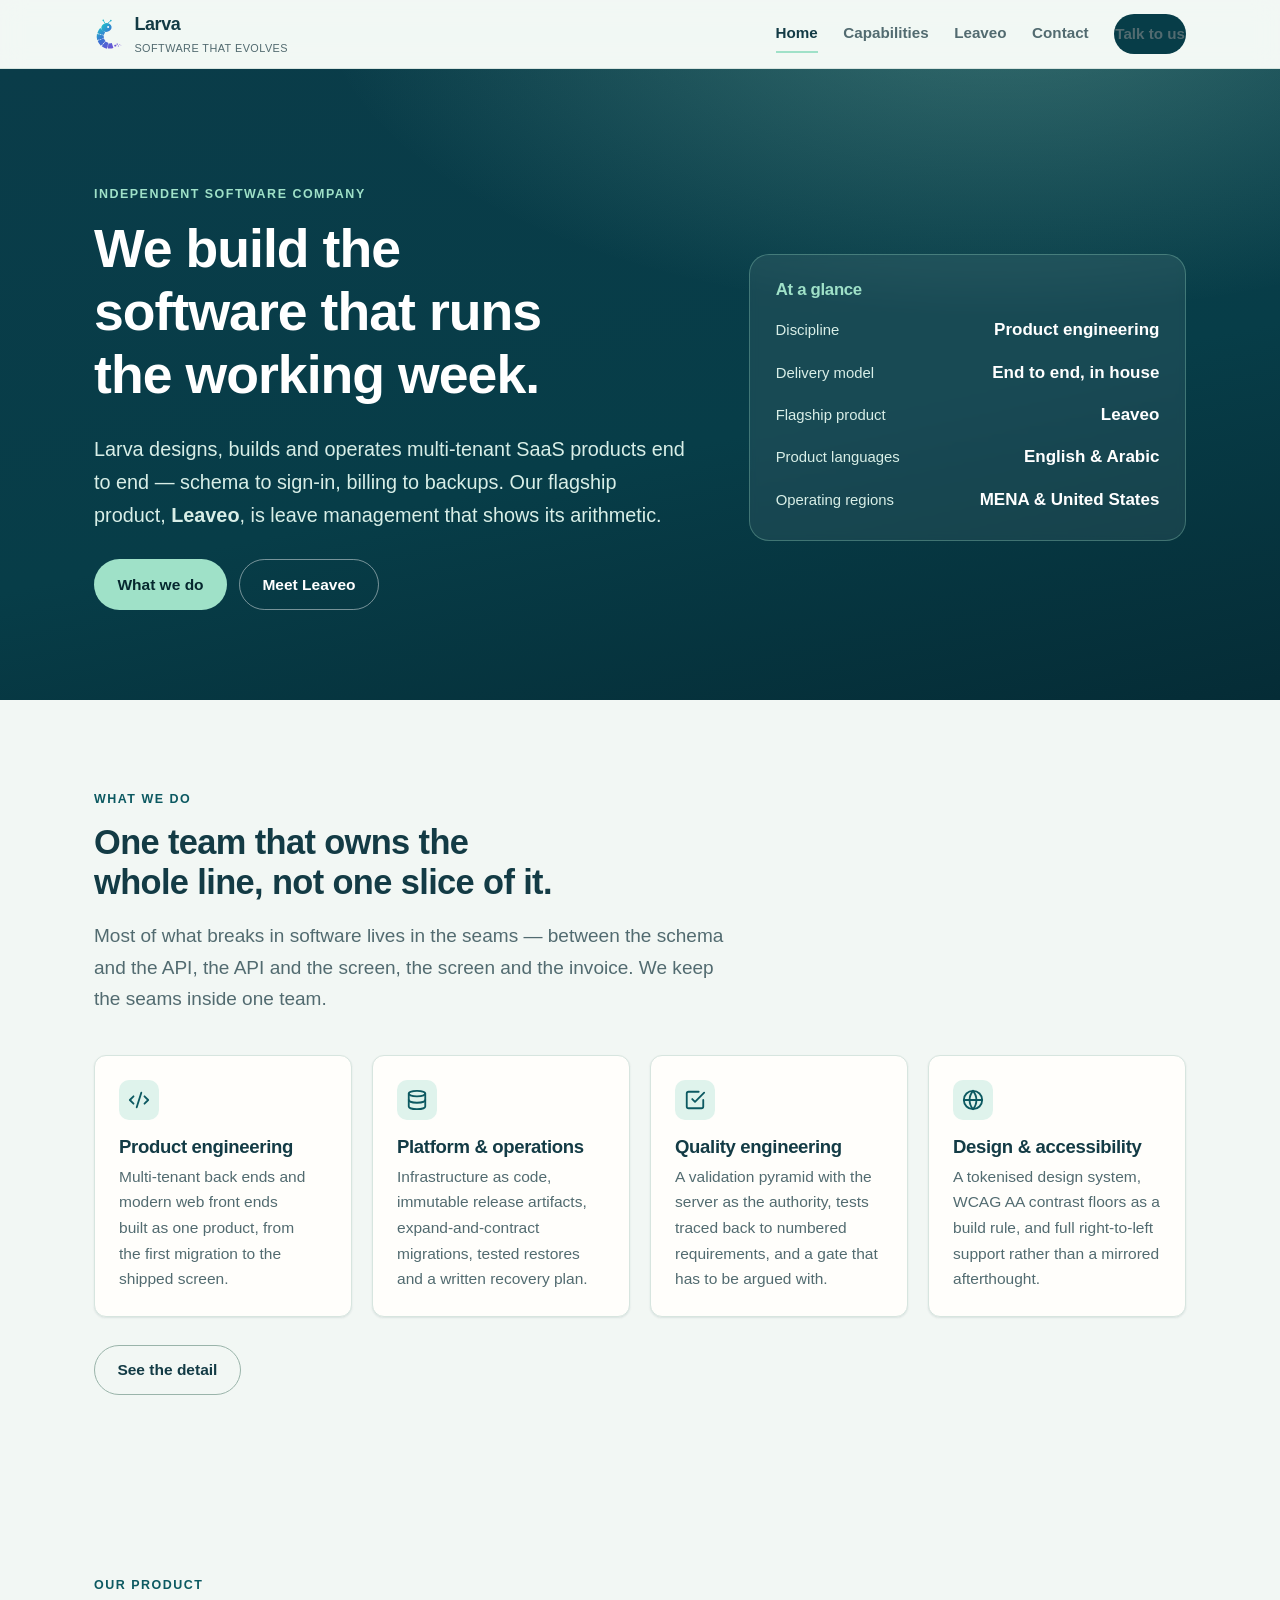
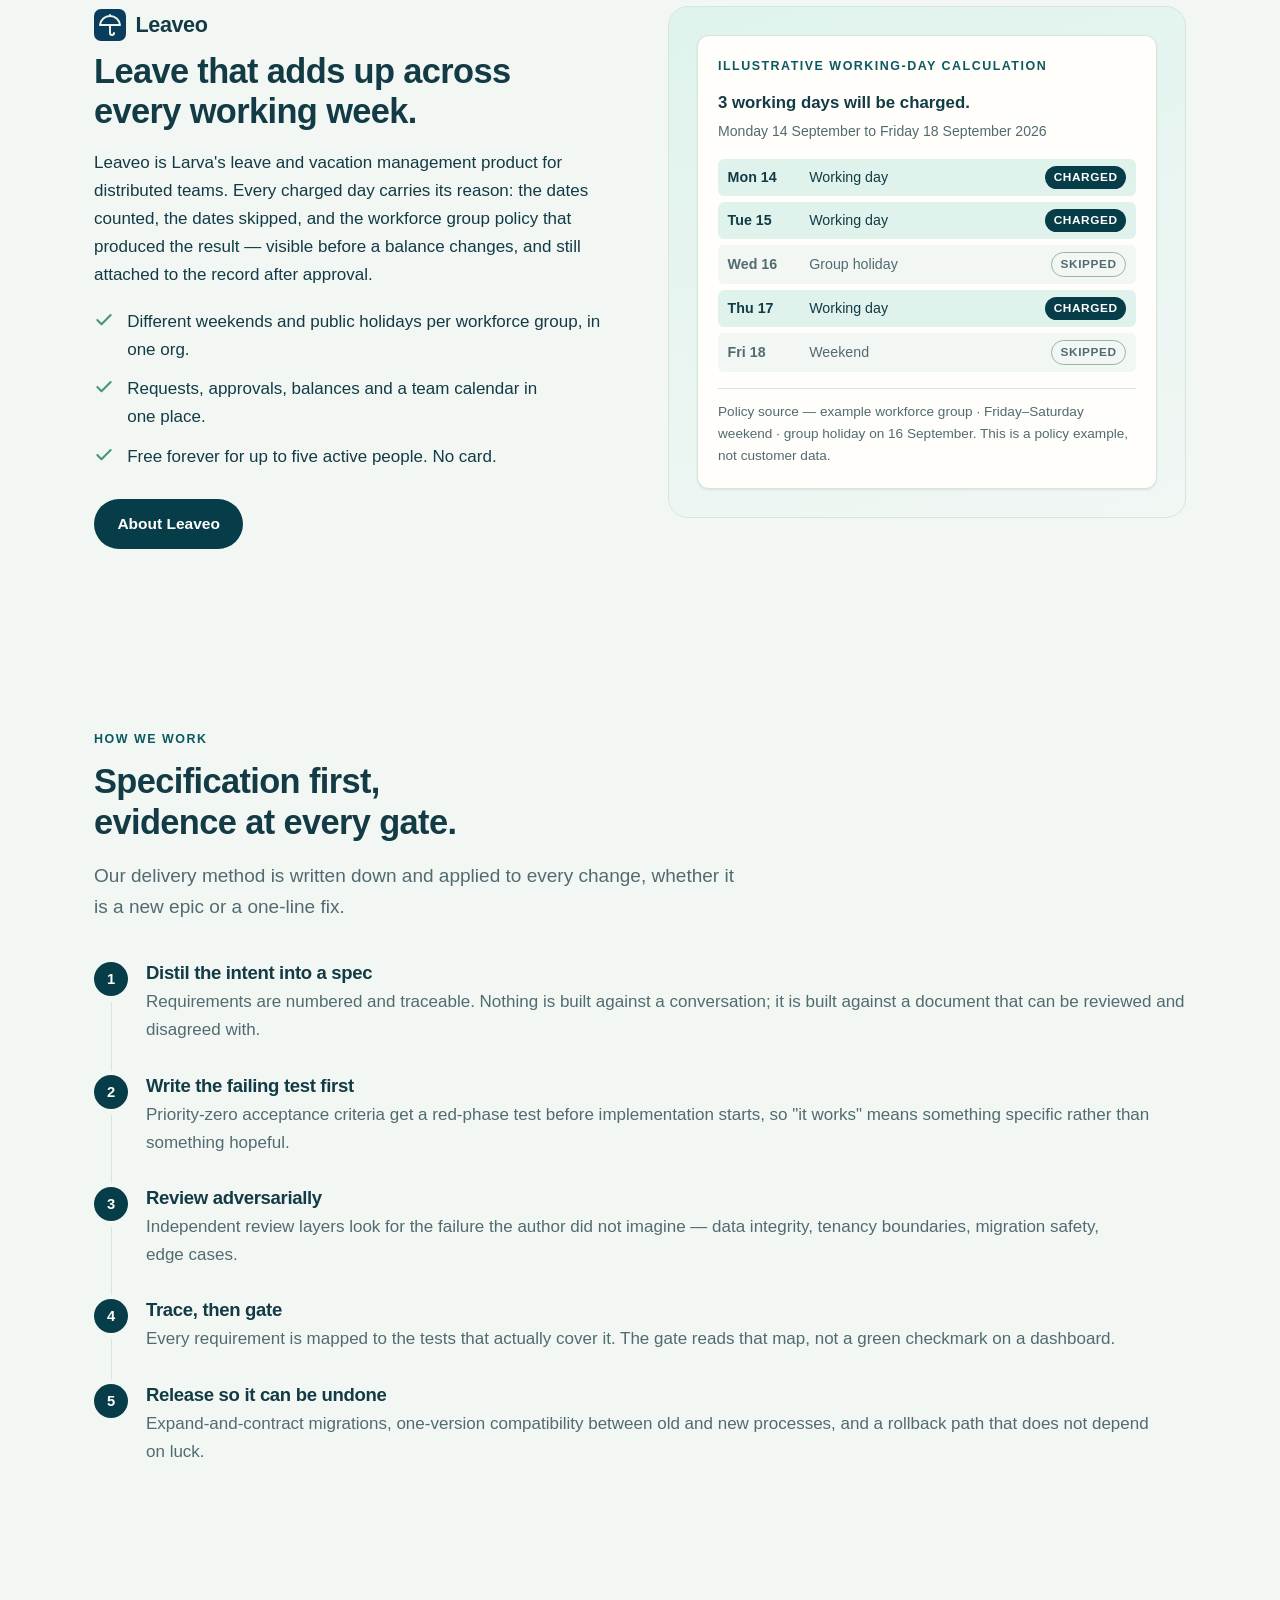
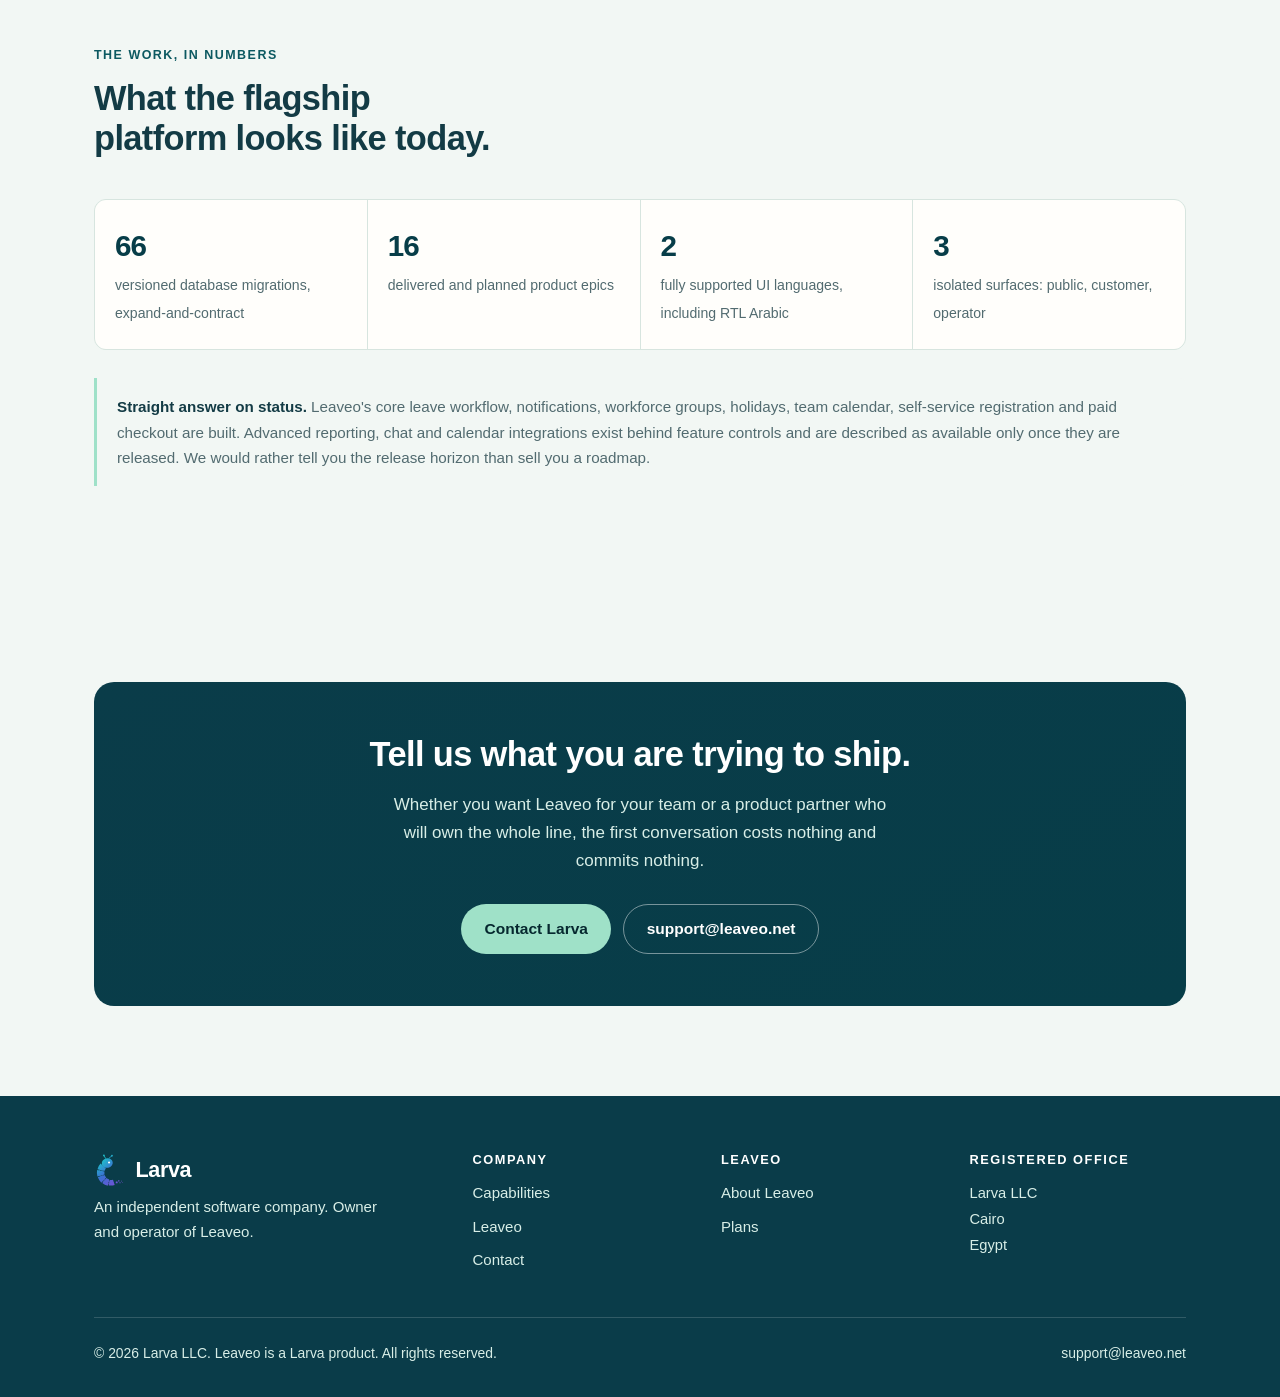
==== index.html @ 00a886a1 "Larva corporate site: static, no backend, deployable to a small Linux box Five hand-written pages fo" ====
<!doctype html>
<html lang="en">
<head>
<meta charset="utf-8">
<meta name="viewport" content="width=device-width, initial-scale=1">
<title>Larva — the software company behind Leaveo</title>
<meta name="description" content="Larva is an independent software company. We design, build and operate multi-tenant SaaS products end to end — and we own Leaveo, leave management with the working-day calculation in plain view.">
<link rel="canonical" href="https://leaveo.net/">
<link rel="icon" href="/favicon.svg" type="image/svg+xml">
<link rel="stylesheet" href="/assets/css/site.css?v=ded0203e">
<meta property="og:type" content="website">
<meta property="og:title" content="Larva — the software company behind Leaveo">
<meta property="og:description" content="An independent software company that designs, builds and operates multi-tenant SaaS. Owner of Leaveo.">
<meta property="og:url" content="https://leaveo.net/">
<meta name="theme-color" content="#0A3C49">
</head>
<body>
<a class="skip-link" href="#main">Skip to main content</a>

<header class="site-header">
  <div class="wrap site-header__inner">
    <a class="brand" href="/">
      <svg viewBox="7 0.5 47.5 55.5" aria-hidden="true" focusable="false">
        <defs>
          <linearGradient id="larva-g-h" gradientUnits="userSpaceOnUse" x1="19" y1="9" x2="52" y2="52">
            <stop offset="0" stop-color="#1FBFCB"/>
            <stop offset=".42" stop-color="#3A70D2"/>
            <stop offset="1" stop-color="#7B4BD6"/>
          </linearGradient>
        </defs>
        <g fill="none" stroke="url(#larva-g-h)" stroke-linecap="butt">
            <path d="M18.99 21.29A17.5 17.5 0 0 0 15.11 28.41" stroke-width="12.5"/>
            <path d="M14.83 29.60A17.5 17.5 0 0 0 15.14 37.71" stroke-width="13.0"/>
            <path d="M15.51 38.87A17.5 17.5 0 0 0 19.93 45.67" stroke-width="12.4"/>
            <path d="M20.85 46.48A17.5 17.5 0 0 0 28.12 50.07" stroke-width="11.2"/>
            <path d="M29.32 50.29A17.5 17.5 0 0 0 37.41 49.64" stroke-width="9.6"/>
            <circle cx="14.96" cy="29.00" r="2.1" stroke-width="1.4"/>
            <circle cx="15.32" cy="38.29" r="2.1" stroke-width="1.4"/>
            <circle cx="20.38" cy="46.09" r="2.1" stroke-width="1.4"/>
            <circle cx="28.72" cy="50.19" r="2.1" stroke-width="1.4"/>
        </g>
        <g fill="url(#larva-g-h)">
            <ellipse cx="26" cy="16.2" rx="9.6" ry="8.2" transform="rotate(-12 26 16.2)"/>
            <circle cx="20.2" cy="3.0" r="1.5"/>
            <circle cx="34.2" cy="3.4" r="1.5"/>
            <rect x="40.8" y="48.2" width="3.2" height="3.2" rx="0.64"/>
            <rect x="44.7" y="45.9" width="2.4" height="2.4" rx="0.48"/>
            <rect x="47.2" y="49.6" width="1.8" height="1.8" rx="0.36"/>
            <rect x="50.0" y="46.8" width="1.4" height="1.4" rx="0.28"/>
            <rect x="52.3" y="49.1" width="1.05" height="1.05" rx="0.21"/>
        </g>
        <g fill="none" stroke="url(#larva-g-h)" stroke-width="1.5" stroke-linecap="round">
            <path d="M23.4 8.4Q21.1 5 20.4 3.7"/>
            <path d="M28.9 8.1Q32.2 4.8 33.8 3.9"/>
        </g>
        <circle cx="29.1" cy="15.3" r="1.85" fill="#FFFFFF"/>
</svg>
      <span>Larva<small>Software that evolves</small></span>
    </a>

    <button class="nav-toggle" type="button" aria-expanded="false" aria-controls="site-nav">
      <span class="sr-only">Menu</span>
      <svg width="20" height="20" viewBox="0 0 24 24" fill="none" stroke="currentColor" stroke-width="2" stroke-linecap="round" aria-hidden="true"><path d="M4 7h16M4 12h16M4 17h16"/></svg>
    </button>

    <nav class="site-nav" id="site-nav" aria-label="Primary">
      <a href="/" aria-current="page">Home</a>
      <a href="/capabilities.html">Capabilities</a>
      <a href="/leaveo.html">Leaveo</a>
      <a href="/contact.html">Contact</a>
      <a class="btn btn-primary" href="/contact.html">Talk to us</a>
    </nav>
  </div>
</header>

<main id="main">

  <section class="hero">
    <div class="wrap hero__grid">
      <div>
        <p class="eyebrow">Independent software company</p>
        <h1>We build the software that runs the working week.</h1>
        <p class="lede">Larva designs, builds and operates multi-tenant SaaS products end to end — schema to sign-in, billing to backups. Our flagship product, <strong>Leaveo</strong>, is leave management that shows its arithmetic.</p>
        <div class="actions">
          <a class="btn btn-invert" href="/capabilities.html">What we do</a>
          <a class="btn btn-ghost-invert" href="/leaveo.html">Meet Leaveo</a>
        </div>
      </div>

      <div class="hero-card">
        <h2>At a glance</h2>
        <dl>
          <div><dt>Discipline</dt><dd>Product engineering</dd></div>
          <div><dt>Delivery model</dt><dd>End to end, in house</dd></div>
          <div><dt>Flagship product</dt><dd>Leaveo</dd></div>
          <div><dt>Product languages</dt><dd>English &amp; Arabic</dd></div>
          <div><dt>Operating regions</dt><dd>MENA &amp; United States</dd></div>
        </dl>
      </div>
    </div>
  </section>

  <section class="section">
    <div class="wrap">
      <div class="section-head">
        <p class="eyebrow">What we do</p>
        <h2>One team that owns the whole line, not one slice of it.</h2>
        <p class="lede">Most of what breaks in software lives in the seams — between the schema and the API, the API and the screen, the screen and the invoice. We keep the seams inside one team.</p>
      </div>

      <div class="grid grid-4">
        <article class="card">
          <div class="card__icon"><svg viewBox="0 0 24 24" fill="none" stroke="currentColor" stroke-width="2" stroke-linecap="round" stroke-linejoin="round" aria-hidden="true"><path d="m18 16 4-4-4-4M6 8l-4 4 4 4M14.5 4l-5 16"/></svg></div>
          <h3>Product engineering</h3>
          <p>Multi-tenant back ends and modern web front ends built as one product, from the first migration to the shipped screen.</p>
        </article>

        <article class="card">
          <div class="card__icon"><svg viewBox="0 0 24 24" fill="none" stroke="currentColor" stroke-width="2" stroke-linecap="round" stroke-linejoin="round" aria-hidden="true"><ellipse cx="12" cy="5" rx="9" ry="3"/><path d="M3 5v14c0 1.7 4 3 9 3s9-1.3 9-3V5"/><path d="M3 12c0 1.7 4 3 9 3s9-1.3 9-3"/></svg></div>
          <h3>Platform &amp; operations</h3>
          <p>Infrastructure as code, immutable release artifacts, expand-and-contract migrations, tested restores and a written recovery plan.</p>
        </article>

        <article class="card">
          <div class="card__icon"><svg viewBox="0 0 24 24" fill="none" stroke="currentColor" stroke-width="2" stroke-linecap="round" stroke-linejoin="round" aria-hidden="true"><path d="M9 11l3 3L22 4"/><path d="M21 12v7a2 2 0 0 1-2 2H5a2 2 0 0 1-2-2V5a2 2 0 0 1 2-2h11"/></svg></div>
          <h3>Quality engineering</h3>
          <p>A validation pyramid with the server as the authority, tests traced back to numbered requirements, and a gate that has to be argued with.</p>
        </article>

        <article class="card">
          <div class="card__icon"><svg viewBox="0 0 24 24" fill="none" stroke="currentColor" stroke-width="2" stroke-linecap="round" stroke-linejoin="round" aria-hidden="true"><circle cx="12" cy="12" r="10"/><path d="M2 12h20M12 2a15.3 15.3 0 0 1 0 20 15.3 15.3 0 0 1 0-20"/></svg></div>
          <h3>Design &amp; accessibility</h3>
          <p>A tokenised design system, WCAG AA contrast floors as a build rule, and full right-to-left support rather than a mirrored afterthought.</p>
        </article>
      </div>

      <div class="actions">
        <a class="btn btn-outline" href="/capabilities.html">See the detail</a>
      </div>
    </div>
  </section>

  <section class="section section--tint">
    <div class="wrap">
      <div class="product">
        <div>
          <p class="eyebrow">Our product</p>
          <span class="brandline">
            <svg viewBox="0 0 32 32" aria-hidden="true" focusable="false">
              <rect width="32" height="32" rx="7" fill="#093C5D"/>
              <g fill="none" stroke="#ECF4E8" stroke-width="2" stroke-linecap="round" stroke-linejoin="round" transform="translate(4 4)">
                <path d="M22 12a10.06 10.06 0 0 0-20 0Z"/><path d="M12 12v8a2 2 0 0 0 4 0"/><path d="M12 2v1"/>
              </g>
            </svg>
            Leaveo
          </span>
          <h2>Leave that adds up across every working week.</h2>
          <p>Leaveo is Larva's leave and vacation management product for distributed teams. Every charged day carries its reason: the dates counted, the dates skipped, and the workforce group policy that produced the result — visible before a balance changes, and still attached to the record after approval.</p>
          <ul class="checks">
            <li><svg viewBox="0 0 24 24" fill="none" stroke="currentColor" stroke-width="2.5" stroke-linecap="round" stroke-linejoin="round" aria-hidden="true"><path d="M20 6 9 17l-5-5"/></svg><span>Different weekends and public holidays per workforce group, in one org.</span></li>
            <li><svg viewBox="0 0 24 24" fill="none" stroke="currentColor" stroke-width="2.5" stroke-linecap="round" stroke-linejoin="round" aria-hidden="true"><path d="M20 6 9 17l-5-5"/></svg><span>Requests, approvals, balances and a team calendar in one place.</span></li>
            <li><svg viewBox="0 0 24 24" fill="none" stroke="currentColor" stroke-width="2.5" stroke-linecap="round" stroke-linejoin="round" aria-hidden="true"><path d="M20 6 9 17l-5-5"/></svg><span>Free forever for up to five active people. No card.</span></li>
          </ul>
          <div class="actions">
            <a class="btn btn-primary" href="/leaveo.html">About Leaveo</a>
          </div>
        </div>

        <div class="product__figure">
          <div class="proof">
            <p class="eyebrow">Illustrative working-day calculation</p>
            <p class="proof__result">3 working days will be charged.</p>
            <p class="proof__range">Monday 14 September to Friday 18 September 2026</p>
            <ul class="proof__days">
              <li class="day-charged"><b>Mon 14</b><span>Working day</span><span class="pill pill-charged">Charged</span></li>
              <li class="day-charged"><b>Tue 15</b><span>Working day</span><span class="pill pill-charged">Charged</span></li>
              <li class="day-excluded"><b>Wed 16</b><span>Group holiday</span><span class="pill pill-excluded">Skipped</span></li>
              <li class="day-charged"><b>Thu 17</b><span>Working day</span><span class="pill pill-charged">Charged</span></li>
              <li class="day-excluded"><b>Fri 18</b><span>Weekend</span><span class="pill pill-excluded">Skipped</span></li>
            </ul>
            <p class="proof__policy">Policy source — example workforce group · Friday–Saturday weekend · group holiday on 16 September. This is a policy example, not customer data.</p>
          </div>
        </div>
      </div>
    </div>
  </section>

  <section class="section">
    <div class="wrap">
      <div class="section-head">
        <p class="eyebrow">How we work</p>
        <h2>Specification first, evidence at every gate.</h2>
        <p class="lede">Our delivery method is written down and applied to every change, whether it is a new epic or a one-line fix.</p>
      </div>

      <ol class="steps">
        <li>
          <h3>Distil the intent into a spec</h3>
          <p>Requirements are numbered and traceable. Nothing is built against a conversation; it is built against a document that can be reviewed and disagreed with.</p>
        </li>
        <li>
          <h3>Write the failing test first</h3>
          <p>Priority-zero acceptance criteria get a red-phase test before implementation starts, so "it works" means something specific rather than something hopeful.</p>
        </li>
        <li>
          <h3>Review adversarially</h3>
          <p>Independent review layers look for the failure the author did not imagine — data integrity, tenancy boundaries, migration safety, edge cases.</p>
        </li>
        <li>
          <h3>Trace, then gate</h3>
          <p>Every requirement is mapped to the tests that actually cover it. The gate reads that map, not a green checkmark on a dashboard.</p>
        </li>
        <li>
          <h3>Release so it can be undone</h3>
          <p>Expand-and-contract migrations, one-version compatibility between old and new processes, and a rollback path that does not depend on luck.</p>
        </li>
      </ol>
    </div>
  </section>

  <section class="section section--tint">
    <div class="wrap">
      <div class="section-head">
        <p class="eyebrow">The work, in numbers</p>
        <h2>What the flagship platform looks like today.</h2>
      </div>
      <div class="stats">
        <div><strong>66</strong><span>versioned database migrations, expand-and-contract</span></div>
        <div><strong>16</strong><span>delivered and planned product epics</span></div>
        <div><strong>2</strong><span>fully supported UI languages, including RTL Arabic</span></div>
        <div><strong>3</strong><span>isolated surfaces: public, customer, operator</span></div>
      </div>
      <p class="note mt-2">
        <strong>Straight answer on status.</strong> Leaveo's core leave workflow, notifications, workforce groups, holidays, team calendar, self-service registration and paid checkout are built. Advanced reporting, chat and calendar integrations exist behind feature controls and are described as available only once they are released. We would rather tell you the release horizon than sell you a roadmap.
      </p>
    </div>
  </section>

  <section class="section">
    <div class="wrap">
      <div class="cta">
        <h2>Tell us what you are trying to ship.</h2>
        <p>Whether you want Leaveo for your team or a product partner who will own the whole line, the first conversation costs nothing and commits nothing.</p>
        <div class="actions">
          <a class="btn btn-invert" href="/contact.html">Contact Larva</a>
          <a class="btn btn-ghost-invert" href="mailto:support@leaveo.net">support@leaveo.net</a>
        </div>
      </div>
    </div>
  </section>

</main>

<footer class="site-footer">
  <div class="wrap">
    <div class="footer-grid">
      <div class="footer-brand">
        <span class="brandline">
          <svg viewBox="7 0.5 47.5 55.5" aria-hidden="true" focusable="false">
            <defs>
              <linearGradient id="larva-g-f" gradientUnits="userSpaceOnUse" x1="19" y1="9" x2="52" y2="52">
                <stop offset="0" stop-color="#1FBFCB"/>
                <stop offset=".42" stop-color="#3A70D2"/>
                <stop offset="1" stop-color="#7B4BD6"/>
              </linearGradient>
            </defs>
            <g fill="none" stroke="url(#larva-g-f)" stroke-linecap="butt">
                <path d="M18.99 21.29A17.5 17.5 0 0 0 15.11 28.41" stroke-width="12.5"/>
                <path d="M14.83 29.60A17.5 17.5 0 0 0 15.14 37.71" stroke-width="13.0"/>
                <path d="M15.51 38.87A17.5 17.5 0 0 0 19.93 45.67" stroke-width="12.4"/>
                <path d="M20.85 46.48A17.5 17.5 0 0 0 28.12 50.07" stroke-width="11.2"/>
                <path d="M29.32 50.29A17.5 17.5 0 0 0 37.41 49.64" stroke-width="9.6"/>
                <circle cx="14.96" cy="29.00" r="2.1" stroke-width="1.4"/>
                <circle cx="15.32" cy="38.29" r="2.1" stroke-width="1.4"/>
                <circle cx="20.38" cy="46.09" r="2.1" stroke-width="1.4"/>
                <circle cx="28.72" cy="50.19" r="2.1" stroke-width="1.4"/>
            </g>
            <g fill="url(#larva-g-f)">
                <ellipse cx="26" cy="16.2" rx="9.6" ry="8.2" transform="rotate(-12 26 16.2)"/>
                <circle cx="20.2" cy="3.0" r="1.5"/>
                <circle cx="34.2" cy="3.4" r="1.5"/>
                <rect x="40.8" y="48.2" width="3.2" height="3.2" rx="0.64"/>
                <rect x="44.7" y="45.9" width="2.4" height="2.4" rx="0.48"/>
                <rect x="47.2" y="49.6" width="1.8" height="1.8" rx="0.36"/>
                <rect x="50.0" y="46.8" width="1.4" height="1.4" rx="0.28"/>
                <rect x="52.3" y="49.1" width="1.05" height="1.05" rx="0.21"/>
            </g>
            <g fill="none" stroke="url(#larva-g-f)" stroke-width="1.5" stroke-linecap="round">
                <path d="M23.4 8.4Q21.1 5 20.4 3.7"/>
                <path d="M28.9 8.1Q32.2 4.8 33.8 3.9"/>
            </g>
            <circle cx="29.1" cy="15.3" r="1.85" fill="#FFFFFF"/>
</svg>
          Larva
        </span>
        <p>An independent software company. Owner and operator of Leaveo.</p>
      </div>

      <div>
        <h3>Company</h3>
        <ul>
          <li><a href="/capabilities.html">Capabilities</a></li>
          <li><a href="/leaveo.html">Leaveo</a></li>
          <li><a href="/contact.html">Contact</a></li>
        </ul>
      </div>

      <div>
        <h3>Leaveo</h3>
        <ul>
          <li><a href="/leaveo.html">About Leaveo</a></li>
          <li><a href="/leaveo.html#plans">Plans</a></li>
        </ul>
      </div>

      <div>
        <h3>Registered office</h3>
        <address class="footer-addr"><!--larva:address-->Larva LLC<br>Cairo<br>Egypt<!--/larva:address--></address>
      </div>
    </div>

    <div class="footer-bottom">
      <span>&copy; <span data-year>2026</span> Larva LLC. Leaveo is a Larva product. All rights reserved.</span>
      <span><a href="mailto:support@leaveo.net">support@leaveo.net</a></span>
    </div>
  </div>
</footer>

<script src="/assets/js/site.js?v=2b8a413d" defer></script>
</body>
</html>
---- assets/css/site.css ----
/* ==========================================================================
   Larva — corporate site stylesheet
   Palette inherits the "Coastal Clarity" foundation used by Leaveo
   (ibiza-web/src/styles/tokens.css) so parent and product read as one family.
   Single file, no build step, no external requests.
   ========================================================================== */

:root {
  --navy:        #0A3C49;
  --navy-deep:   #073D48;
  --ocean:       #0C5961;
  --seafoam:     #9FE1C8;
  --mint:        #DFF3EC;
  --mist:        #F2F7F4;
  --paper:       #FFFEFB;

  --ink:         #133B45;
  --ink-muted:   #526B70;
  --ink-inverse: #FFFFFF;
  --ink-on-navy: #D8EEE7;

  --line:        #D7E5DF;
  --line-strong: #9AB4AA;

  /* Accent used for TEXT and icons; --ocean stays a background colour.
     Both are redefined for dark mode below so nothing lands navy-on-navy. */
  --accent:  #0C5961;
  --on-mint: #073D48;

  --accent-ocean: #3A91AA;
  --accent-mint:  #4A9674;
  --accent-sun:   #B47B34;
  --accent-rose:  #C75D6F;

  --surface:      var(--paper);
  --canvas:       var(--mist);

  --radius-sm: 6px;
  --radius:    12px;
  --radius-lg: 20px;

  --shadow-sm: 0 1px 2px rgba(10, 60, 73, .06), 0 1px 3px rgba(10, 60, 73, .05);
  --shadow:    0 2px 4px rgba(10, 60, 73, .05), 0 12px 28px -12px rgba(10, 60, 73, .18);

  --measure: 68ch;
  --page-max: 1140px;

  --font-sans: -apple-system, BlinkMacSystemFont, "Segoe UI", Inter, Roboto,
               "Helvetica Neue", Arial, "Noto Sans", sans-serif;
  --font-mono: ui-monospace, SFMono-Regular, "SF Mono", Menlo, Consolas,
               "Liberation Mono", monospace;
}

@media (prefers-color-scheme: dark) {
  :root {
    --canvas:      #06222A;
    --surface:     #0B2F39;
    --ink:         #E4F2EE;
    --ink-muted:   #A9C4C1;
    --line:        #17414C;
    --line-strong: #2A5C68;
    --mint:        #103F45;
    --mist:        #0B2F39;
    --paper:       #0B2F39;
    --accent:      #8FD8C0;
    --on-mint:     #D6F2E7;
    --shadow-sm:   0 1px 2px rgba(0, 0, 0, .4);
    --shadow:      0 12px 28px -12px rgba(0, 0, 0, .6);
  }
}

/* ---------- reset ---------- */

*, *::before, *::after { box-sizing: border-box; }

html {
  -webkit-text-size-adjust: 100%;
  scroll-behavior: smooth;
  /* .site-header is sticky at min-height 68px. Without this, an in-page jump
     (#plans from the footers, #main from the skip link) lands the target
     underneath the header instead of below it. */
  scroll-padding-top: 84px;
}

@media (prefers-reduced-motion: reduce) {
  html { scroll-behavior: auto; }
  *, *::before, *::after {
    animation-duration: .001ms !important;
    transition-duration: .001ms !important;
  }
}

body {
  margin: 0;
  font-family: var(--font-sans);
  font-size: 17px;
  line-height: 1.65;
  color: var(--ink);
  background: var(--canvas);
  -webkit-font-smoothing: antialiased;
}

img, svg { max-width: 100%; height: auto; display: block; }

h1, h2, h3, h4 {
  margin: 0 0 .5em;
  line-height: 1.18;
  letter-spacing: -.018em;
  font-weight: 650;
  text-wrap: balance;
}

h1 { font-size: clamp(2.1rem, 1.4rem + 2.6vw, 3.35rem); }
h2 { font-size: clamp(1.55rem, 1.2rem + 1.4vw, 2.15rem); }
h3 { font-size: 1.16rem; }

p  { margin: 0 0 1.1em; }
p, li { text-wrap: pretty; }

a { color: inherit; }

a:focus-visible,
button:focus-visible,
summary:focus-visible {
  outline: 3px solid var(--accent);
  outline-offset: 3px;
  border-radius: 4px;
}

hr { border: 0; border-top: 1px solid var(--line); margin: 3rem 0; }

/* ---------- utilities ---------- */

.wrap {
  width: 100%;
  max-width: var(--page-max);
  margin-inline: auto;
  padding-inline: 24px;
}

.lede {
  font-size: 1.19rem;
  color: var(--ink-muted);
  max-width: var(--measure);
}

.eyebrow {
  font-size: .78rem;
  font-weight: 700;
  letter-spacing: .12em;
  text-transform: uppercase;
  color: var(--accent);
  margin: 0 0 .75rem;
}

.section { padding: clamp(3.5rem, 7vw, 6rem) 0; }
.section--tint { background: var(--mist); }
.section--paper { background: var(--surface); }

.section-head { max-width: var(--measure); margin-bottom: 2.5rem; }

.sr-only {
  position: absolute; width: 1px; height: 1px;
  padding: 0; margin: -1px; overflow: hidden;
  clip: rect(0 0 0 0); clip-path: inset(50%); white-space: nowrap;
}

.skip-link {
  position: absolute; left: 12px; top: -60px; z-index: 100;
  background: var(--navy); color: #fff;
  padding: 10px 18px; border-radius: 0 0 var(--radius-sm) var(--radius-sm);
  text-decoration: none;
}
.skip-link:focus { top: 0; }

/* ---------- buttons ---------- */

.btn {
  display: inline-flex; align-items: center; gap: .5rem;
  padding: .72rem 1.4rem;
  border-radius: 999px;
  border: 1.5px solid transparent;
  font: inherit; font-weight: 600; font-size: .97rem;
  text-decoration: none; cursor: pointer;
  transition: background-color .15s ease, border-color .15s ease, color .15s ease, transform .15s ease;
}
.btn:hover { transform: translateY(-1px); }

.btn-primary { background: var(--navy-deep); color: #fff; }
.btn-primary:hover { background: var(--ocean); }

.btn-outline { border-color: var(--line-strong); color: var(--ink); background: transparent; }
.btn-outline:hover { border-color: var(--accent); background: var(--mint); color: var(--on-mint); }

.btn-invert { background: var(--seafoam); color: #06282F; }
.btn-invert:hover { background: #B6EBD7; }

.btn-ghost-invert { border-color: rgba(255,255,255,.45); color: #fff; }
.btn-ghost-invert:hover { border-color: #fff; background: rgba(255,255,255,.1); }

.actions { display: flex; flex-wrap: wrap; gap: .75rem; margin-top: 1.75rem; }

/* ---------- header ---------- */

.site-header {
  position: sticky; top: 0; z-index: 50;
  background: color-mix(in srgb, var(--canvas) 88%, transparent);
  backdrop-filter: saturate(180%) blur(12px);
  border-bottom: 1px solid var(--line);
}

.site-header__inner {
  display: flex; align-items: center; gap: 1.5rem;
  min-height: 68px;
}

.brand {
  display: inline-flex; align-items: center; gap: .65rem;
  text-decoration: none; color: inherit; font-weight: 700;
  letter-spacing: -.02em; font-size: 1.12rem;
  margin-inline-end: auto;
}
.brand svg { width: 30px; height: 30px; flex: none; }
.brand small {
  display: block; font-size: .68rem; font-weight: 500;
  letter-spacing: .04em; color: var(--ink-muted); text-transform: uppercase;
}

.site-nav { display: flex; align-items: center; gap: 1.6rem; }
.site-nav a {
  text-decoration: none; font-size: .95rem; font-weight: 550;
  color: var(--ink-muted); padding: .35rem 0;
  border-bottom: 2px solid transparent;
}
.site-nav a:hover { color: var(--ink); }
.site-nav a[aria-current="page"] { color: var(--ink); border-bottom-color: var(--seafoam); }

.nav-toggle {
  display: none;
  background: transparent; border: 1.5px solid var(--line-strong);
  border-radius: var(--radius-sm); padding: 7px; cursor: pointer; color: inherit;
}

@media (max-width: 860px) {
  .nav-toggle { display: inline-flex; }
  .site-nav {
    position: absolute; inset-inline: 0; top: 100%;
    flex-direction: column; align-items: stretch; gap: 0;
    background: var(--surface); border-bottom: 1px solid var(--line);
    padding: .5rem 24px 1.25rem;
    box-shadow: var(--shadow);
  }
  .site-nav[hidden] { display: none; }
  .site-nav a { padding: .8rem 0; border-bottom: 1px solid var(--line); }
  .site-nav a[aria-current="page"] { border-bottom-color: var(--line); color: var(--ocean); }
  .site-nav .btn { margin-top: 1rem; justify-content: center; }
}

/* ---------- hero ---------- */

.hero {
  background:
    radial-gradient(1100px 520px at 78% -12%, rgba(159, 225, 200, .30), transparent 62%),
    linear-gradient(168deg, var(--navy) 0%, var(--navy-deep) 58%, #052C36 100%);
  color: #fff;
  padding: clamp(4rem, 9vw, 7.5rem) 0 clamp(3.5rem, 7vw, 6rem);
}
.hero h1 { color: #fff; max-width: 17ch; }
.hero .eyebrow { color: var(--seafoam); }
.hero .lede { color: var(--ink-on-navy); font-size: 1.24rem; }

.hero__grid {
  display: grid; gap: clamp(2rem, 5vw, 4rem);
  grid-template-columns: minmax(0, 1.15fr) minmax(0, .85fr);
  align-items: center;
}
@media (max-width: 900px) { .hero__grid { grid-template-columns: 1fr; } }

.hero-card {
  background: rgba(255, 255, 255, .07);
  border: 1px solid rgba(159, 225, 200, .3);
  border-radius: var(--radius-lg);
  padding: 1.6rem;
  backdrop-filter: blur(4px);
}
.hero-card h2 { font-size: 1.05rem; color: var(--seafoam); margin-bottom: 1rem; }
.hero-card dl { margin: 0; display: grid; gap: .9rem; }
.hero-card div { display: flex; justify-content: space-between; gap: 1rem; align-items: baseline; }
.hero-card dt { color: var(--ink-on-navy); font-size: .93rem; }
.hero-card dd { margin: 0; font-weight: 650; font-variant-numeric: tabular-nums; }

/* ---------- cards ---------- */

.grid { display: grid; gap: 1.25rem; }
.grid-2 { grid-template-columns: repeat(2, minmax(0, 1fr)); }
.grid-3 { grid-template-columns: repeat(3, minmax(0, 1fr)); }
.grid-4 { grid-template-columns: repeat(4, minmax(0, 1fr)); }

@media (max-width: 900px) {
  .grid-3, .grid-4 { grid-template-columns: repeat(2, minmax(0, 1fr)); }
}
@media (max-width: 620px) {
  .grid-2, .grid-3, .grid-4 { grid-template-columns: 1fr; }
}

.card {
  background: var(--surface);
  border: 1px solid var(--line);
  border-radius: var(--radius);
  padding: 1.5rem;
  box-shadow: var(--shadow-sm);
}
.card h3 { margin-bottom: .4rem; }
.card p:last-child { margin-bottom: 0; }
.card p { color: var(--ink-muted); font-size: .97rem; }

.card__icon {
  width: 40px; height: 40px; border-radius: 10px;
  display: grid; place-items: center;
  background: var(--mint); color: var(--accent);
  margin-bottom: 1rem;
}
.card__icon svg { width: 22px; height: 22px; }

.card ul { margin: .8rem 0 0; padding-inline-start: 1.1rem; color: var(--ink-muted); font-size: .94rem; }
.card li { margin-bottom: .3rem; }

/* ---------- capability list ---------- */

.cap {
  display: grid;
  grid-template-columns: minmax(0, 300px) minmax(0, 1fr);
  gap: clamp(1.25rem, 4vw, 3rem);
  padding: 2.25rem 0;
  border-top: 1px solid var(--line);
}
@media (max-width: 780px) { .cap { grid-template-columns: 1fr; gap: 1rem; } }
.cap h3 { font-size: 1.28rem; margin: 0; }
.cap__note { color: var(--ink-muted); font-size: .92rem; margin: .4rem 0 0; }
.cap p:last-child { margin-bottom: 0; }

.tags { display: flex; flex-wrap: wrap; gap: .45rem; margin-top: 1rem; padding: 0; list-style: none; }
.tags li {
  font-size: .8rem; font-weight: 600; letter-spacing: .01em;
  background: var(--mint); color: var(--on-mint);
  border: 1px solid var(--line);
  padding: .25rem .7rem; border-radius: 999px;
}

/* ---------- steps ---------- */

.steps { counter-reset: step; list-style: none; margin: 0; padding: 0; }
.steps > li {
  counter-increment: step;
  position: relative;
  padding-inline-start: 3.25rem;
  padding-bottom: 1.9rem;
}
.steps > li::before {
  content: counter(step);
  position: absolute; inset-inline-start: 0; top: 0;
  width: 34px; height: 34px; border-radius: 50%;
  display: grid; place-items: center;
  background: var(--navy-deep); color: #fff;
  font-size: .92rem; font-weight: 700;
}
.steps > li::after {
  content: ""; position: absolute; inset-inline-start: 16.5px; top: 40px; bottom: 4px;
  width: 1px; background: var(--line);
}
.steps > li:last-child { padding-bottom: 0; }
.steps > li:last-child::after { display: none; }
.steps h3 { margin-bottom: .25rem; }
.steps p { color: var(--ink-muted); margin: 0; }

/* ---------- stats ---------- */

.stats { display: grid; grid-template-columns: repeat(4, minmax(0, 1fr)); gap: 1px; background: var(--line); border: 1px solid var(--line); border-radius: var(--radius); overflow: hidden; }
@media (max-width: 700px) { .stats { grid-template-columns: repeat(2, minmax(0, 1fr)); } }
.stats > div { background: var(--surface); padding: 1.4rem 1.25rem; }
.stats strong { display: block; font-size: 1.85rem; font-weight: 700; letter-spacing: -.03em; color: var(--navy-deep); font-variant-numeric: tabular-nums; }
@media (prefers-color-scheme: dark) { .stats strong { color: var(--seafoam); } }
.stats span { font-size: .88rem; color: var(--ink-muted); }

/* ---------- product panel ---------- */

.product {
  display: grid; grid-template-columns: minmax(0, 1fr) minmax(0, 1fr);
  gap: clamp(1.5rem, 5vw, 3.5rem); align-items: center;
}
@media (max-width: 880px) { .product { grid-template-columns: 1fr; } }

.product__figure {
  background: linear-gradient(160deg, var(--mint), var(--mist));
  border: 1px solid var(--line);
  border-radius: var(--radius-lg);
  padding: 1.75rem;
}

.proof { background: var(--surface); border: 1px solid var(--line); border-radius: var(--radius); padding: 1.25rem; box-shadow: var(--shadow-sm); }
.proof__result { font-weight: 700; font-size: 1.05rem; margin: 0 0 .2rem; }
.proof__range { color: var(--ink-muted); font-size: .88rem; margin: 0 0 1rem; }
.proof__days { list-style: none; margin: 0 0 1rem; padding: 0; display: grid; gap: .4rem; }
.proof__days li {
  display: grid; grid-template-columns: 4.5rem 1fr auto; gap: .6rem;
  align-items: center; font-size: .89rem;
  padding: .42rem .6rem; border-radius: var(--radius-sm);
}
.proof__days li b { font-weight: 650; }
.day-charged  { background: var(--mint); }
.day-excluded { background: var(--mist); color: var(--ink-muted); }
.pill { font-size: .74rem; font-weight: 700; letter-spacing: .05em; text-transform: uppercase; padding: .1rem .55rem; border-radius: 999px; }
.pill-charged  { background: var(--navy-deep); color: #fff; }
.pill-excluded { background: transparent; border: 1px solid var(--line-strong); color: var(--ink-muted); }
.proof__policy { font-size: .85rem; color: var(--ink-muted); margin: 0; padding-top: .75rem; border-top: 1px solid var(--line); }

.brandline { display: inline-flex; align-items: center; gap: .6rem; font-weight: 700; font-size: 1.35rem; letter-spacing: -.02em; margin-bottom: .5rem; }
.brandline svg { width: 32px; height: 32px; }

/* ---------- lists ---------- */

.checks { list-style: none; margin: 0; padding: 0; display: grid; gap: .7rem; }
.checks li { display: grid; grid-template-columns: 22px 1fr; gap: .7rem; align-items: start; }
.checks svg { width: 20px; height: 20px; color: var(--accent-mint); margin-top: 2px; }

.plainlist { list-style: none; margin: 0; padding: 0; }
.plainlist li { padding: .85rem 0; border-bottom: 1px solid var(--line); display: flex; justify-content: space-between; gap: 1rem; flex-wrap: wrap; }
.plainlist li:last-child { border-bottom: 0; }
.plainlist span { color: var(--ink-muted); font-size: .93rem; }

/* ---------- status note ---------- */

.note {
  border-inline-start: 3px solid var(--seafoam);
  background: var(--mist);
  padding: 1rem 1.25rem;
  border-radius: 0 var(--radius-sm) var(--radius-sm) 0;
  font-size: .95rem; color: var(--ink-muted);
}
.note strong { color: var(--ink); }
.note p:last-child { margin-bottom: 0; }

/* ---------- contact ---------- */

.contact-grid { display: grid; grid-template-columns: minmax(0, 1.05fr) minmax(0, .95fr); gap: clamp(1.5rem, 5vw, 3.5rem); }
@media (max-width: 880px) { .contact-grid { grid-template-columns: 1fr; } }

.addr { font-style: normal; line-height: 1.9; }
.addr strong { display: block; font-size: 1.05rem; }
.addr a { color: var(--accent); }

.contact-row { display: grid; grid-template-columns: 24px 1fr; gap: .85rem; align-items: start; padding: 1.1rem 0; border-bottom: 1px solid var(--line); }
.contact-row:last-of-type { border-bottom: 0; }
.contact-row svg { width: 22px; height: 22px; color: var(--accent); margin-top: 3px; }
.contact-row h3 { font-size: .95rem; margin: 0 0 .15rem; }
.contact-row p { margin: 0; font-size: .95rem; color: var(--ink-muted); }
.contact-row a { color: var(--accent); }

/* ---------- CTA band ---------- */

.cta {
  background: linear-gradient(150deg, var(--navy) 0%, var(--navy-deep) 100%);
  color: #fff; border-radius: var(--radius-lg);
  padding: clamp(2rem, 5vw, 3.25rem);
  text-align: center;
}
.cta h2 { color: #fff; }
.cta p { color: var(--ink-on-navy); max-width: 56ch; margin-inline: auto; }
.cta .actions { justify-content: center; }

/* ---------- footer ---------- */

.site-footer {
  background: var(--navy);
  color: var(--ink-on-navy);
  padding: 3.5rem 0 2rem;
  margin-top: 0;
}
.site-footer a { color: var(--ink-on-navy); text-decoration: none; }
.site-footer a:hover { color: #fff; text-decoration: underline; }
.site-footer h3 { color: #fff; font-size: .8rem; letter-spacing: .12em; text-transform: uppercase; margin-bottom: .9rem; }
.footer-grid { display: grid; grid-template-columns: minmax(0, 1.6fr) repeat(3, minmax(0, 1fr)); gap: 2rem; }
@media (max-width: 880px) { .footer-grid { grid-template-columns: repeat(2, minmax(0, 1fr)); } }
@media (max-width: 560px) { .footer-grid { grid-template-columns: 1fr; } }
.footer-grid ul { list-style: none; margin: 0; padding: 0; display: grid; gap: .55rem; font-size: .94rem; }
.footer-brand svg { width: 32px; height: 32px; }
.footer-brand .brandline { color: #fff; }
.footer-brand p { font-size: .94rem; max-width: 34ch; }
.footer-addr { font-style: normal; font-size: .92rem; line-height: 1.75; }
.footer-bottom {
  margin-top: 2.75rem; padding-top: 1.5rem;
  border-top: 1px solid rgba(255,255,255,.16);
  display: flex; justify-content: space-between; gap: 1rem; flex-wrap: wrap;
  font-size: .87rem;
}

/* ---------- 404 ---------- */

.center-page { min-height: 62vh; display: grid; place-items: center; text-align: center; padding: 4rem 0; }
.center-page .lede { margin-inline: auto; }
.center-page .actions { justify-content: center; }


/* ---------- dark-mode corrections ----------
   A few elements are "dark chip on light ground" by design. Inverted, the chip
   and the ground converge, so they flip to the seafoam accent instead. */

@media (prefers-color-scheme: dark) {
  .btn-primary        { background: var(--seafoam); color: #06282F; }
  .btn-primary:hover  { background: #B6EBD7; }
  .steps > li::before { background: var(--seafoam); color: #06282F; }
  .pill-charged       { background: var(--seafoam); color: #06282F; }
  .pill-excluded      { border-color: var(--line-strong); color: var(--ink-muted); }
  .site-header        { background: color-mix(in srgb, var(--canvas) 92%, transparent); }
}

/* ---------- spacing utilities ----------
   Kept as classes rather than style="" attributes so the site can be served
   under a Content-Security-Policy without 'unsafe-inline'. */

.mt-1 { margin-top: 1rem; }
.mt-2 { margin-top: 1.75rem; }
.mt-3 { margin-top: 2.5rem; }
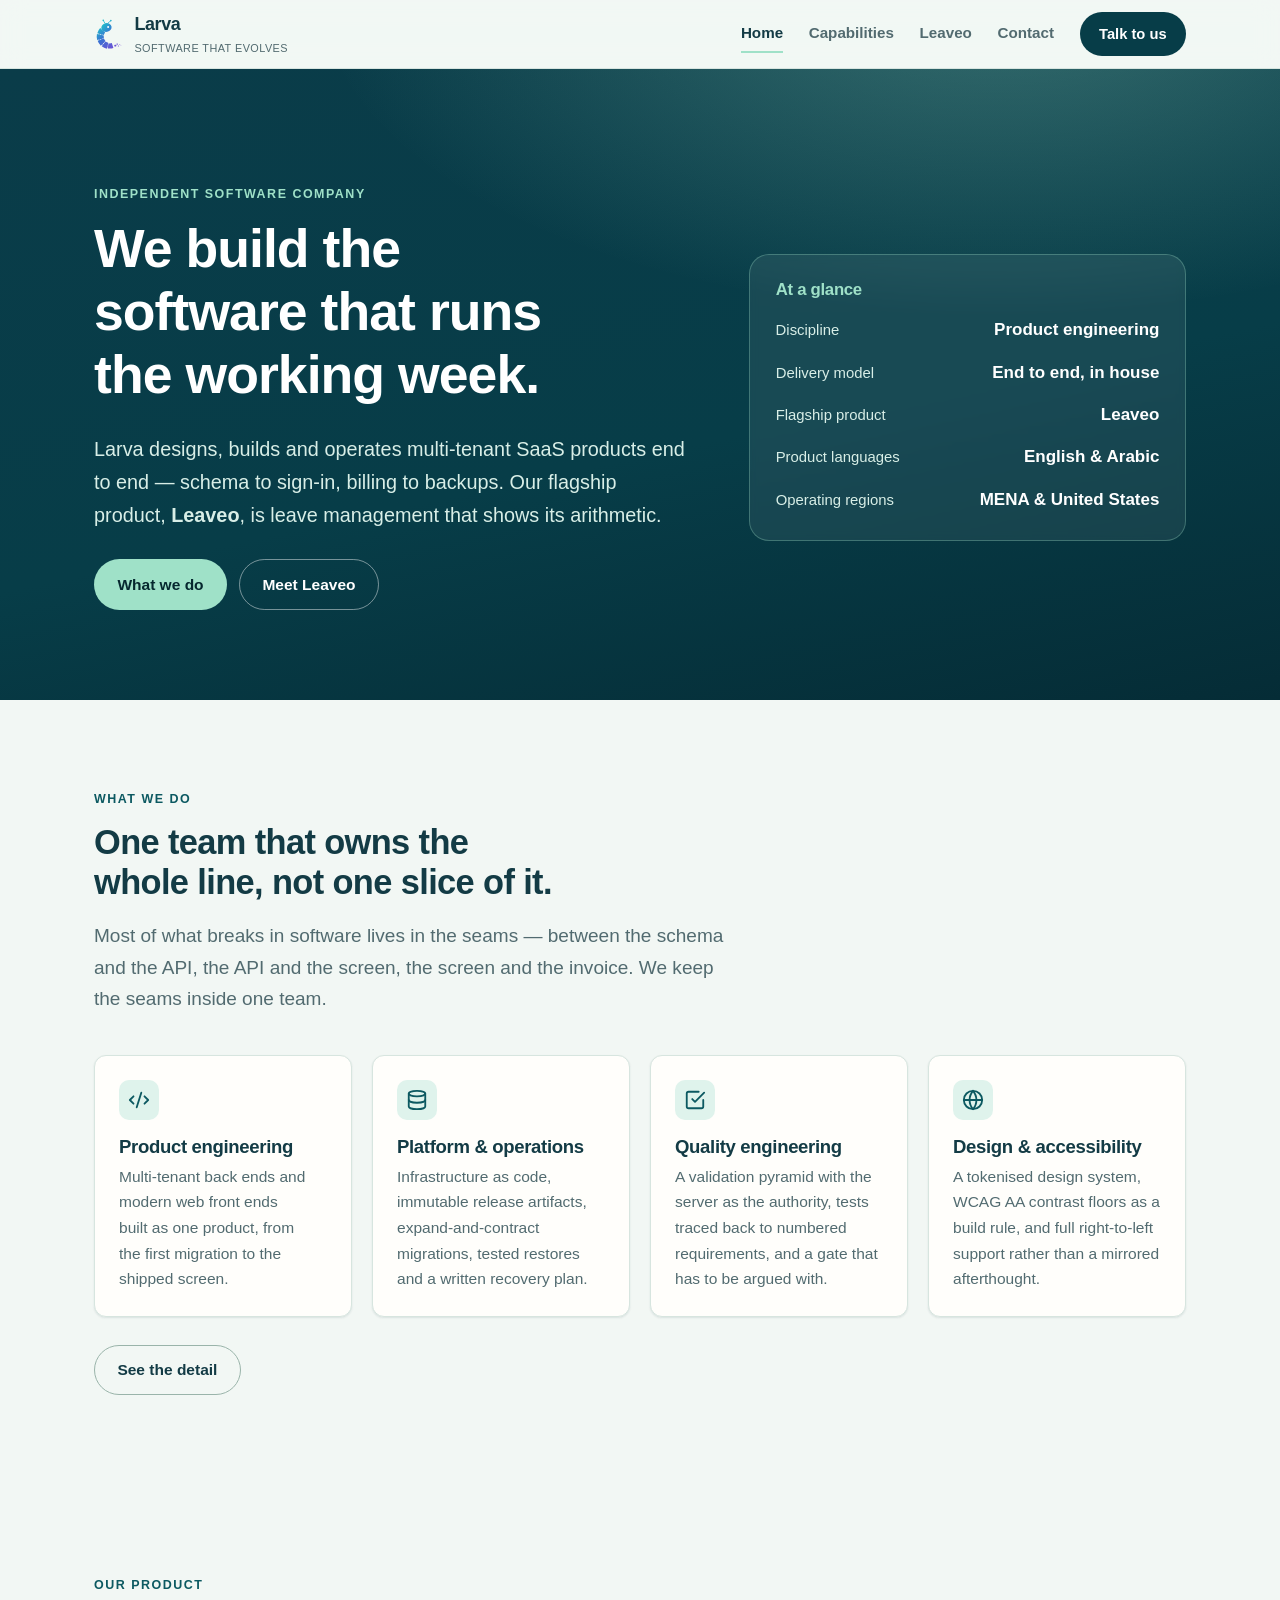
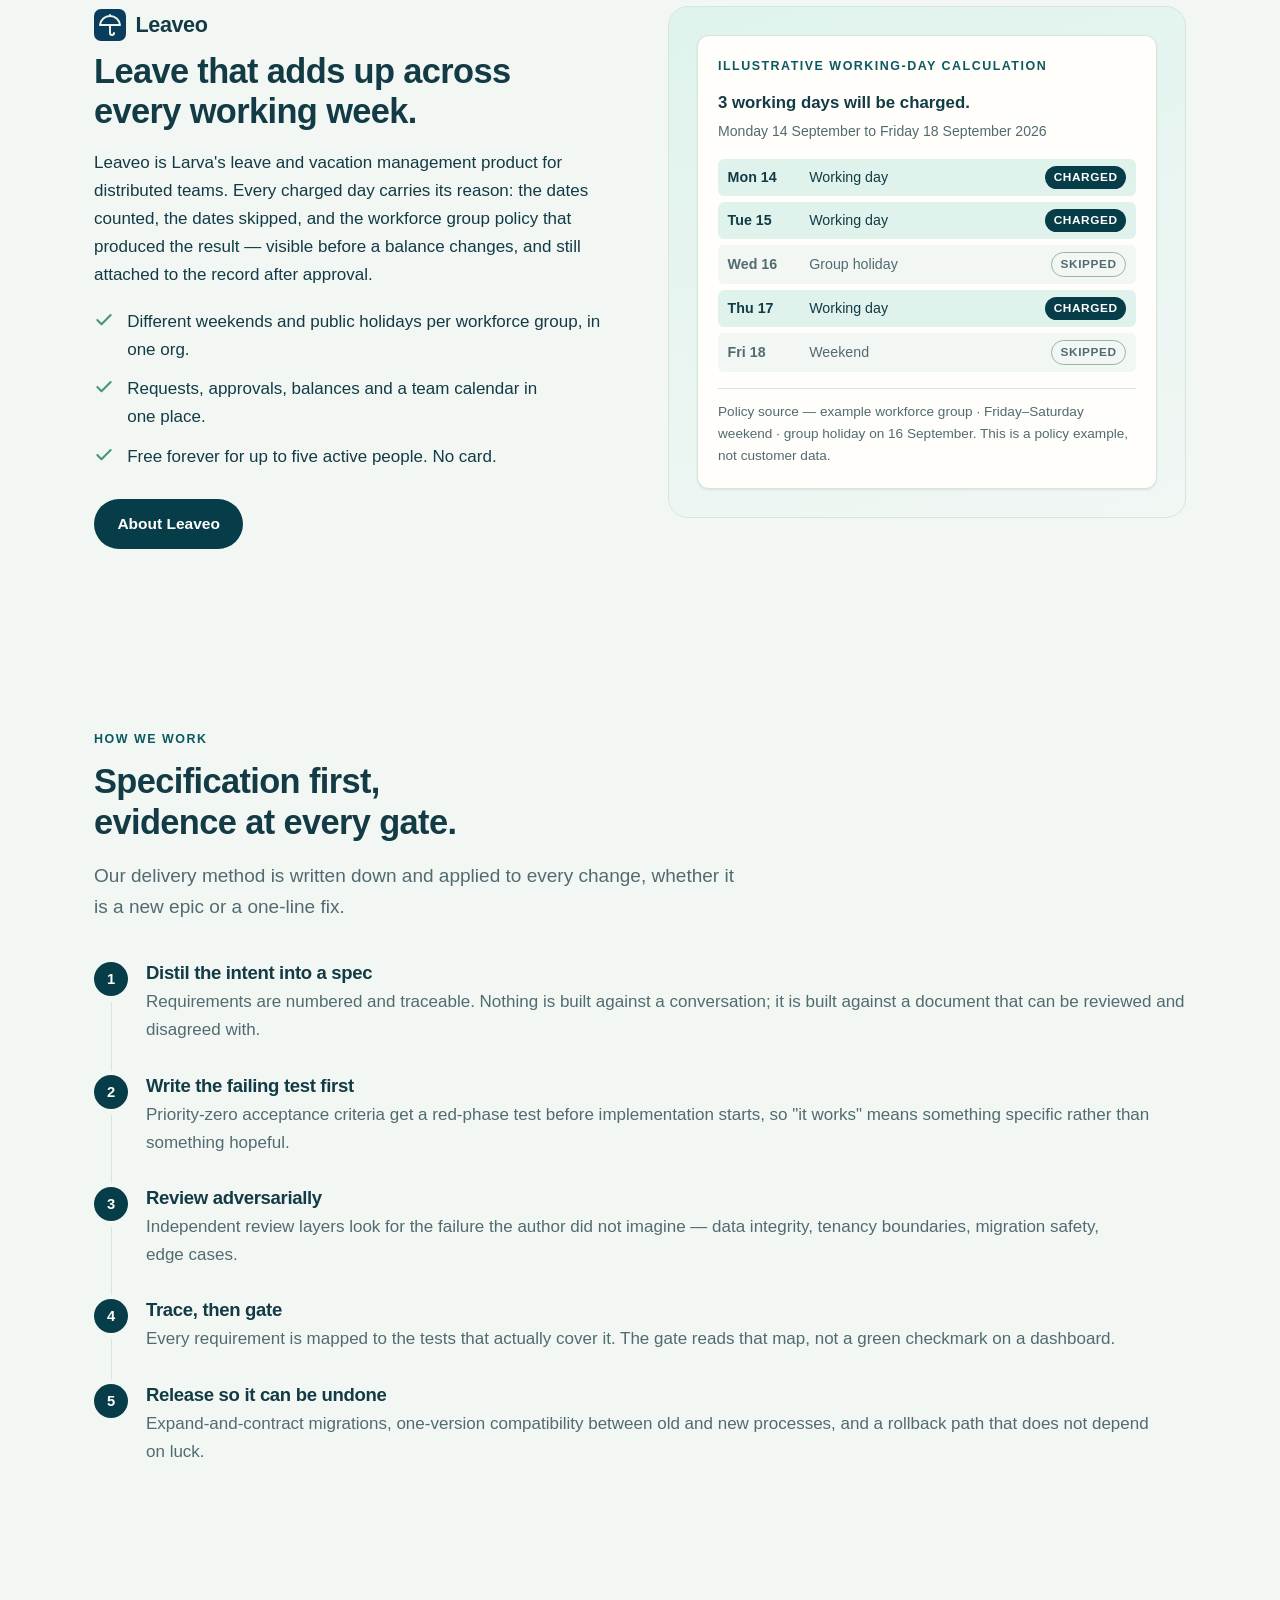
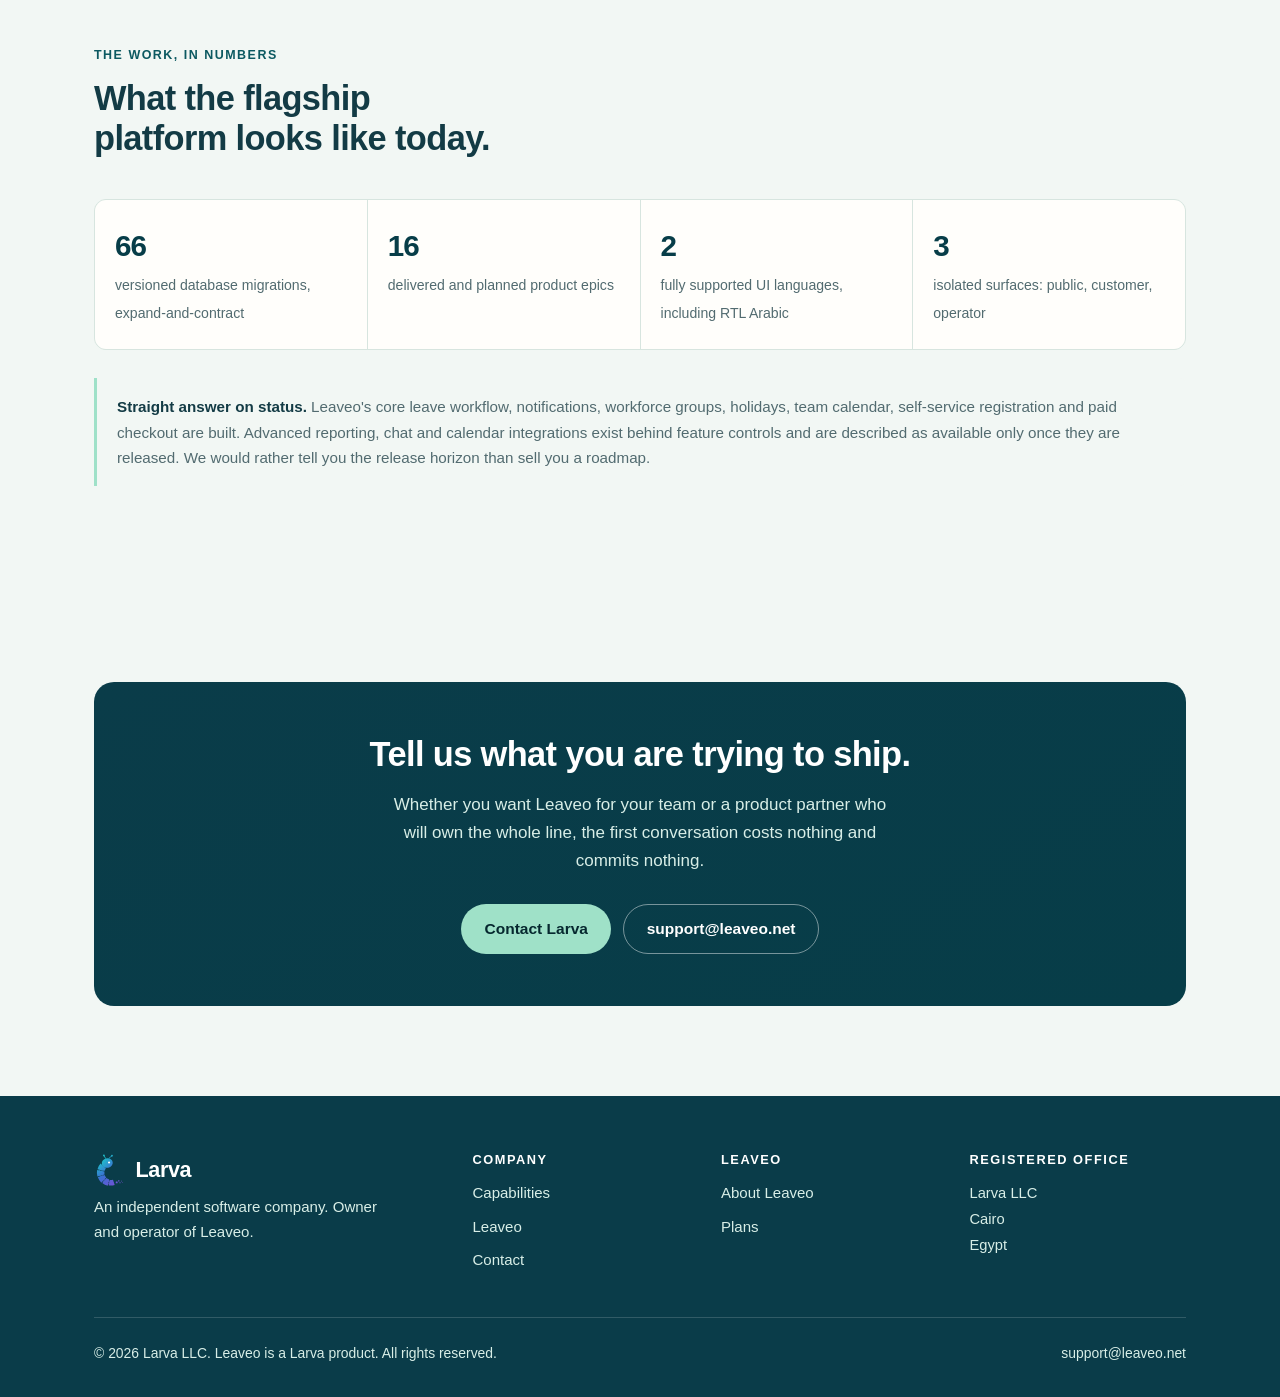
==== commit 8f4ad7d1: "Fix header CTA: nav-link rules were overriding the button .site-nav a matched the header CTA too -- " ====
--- a/index.html
+++ b/index.html
@@ -7,7 +7,7 @@
 <meta name="description" content="Larva is an independent software company. We design, build and operate multi-tenant SaaS products end to end — and we own Leaveo, leave management with the working-day calculation in plain view.">
 <link rel="canonical" href="https://leaveo.net/">
 <link rel="icon" href="/favicon.svg" type="image/svg+xml">
-<link rel="stylesheet" href="/assets/css/site.css?v=ded0203e">
+<link rel="stylesheet" href="/assets/css/site.css?v=9d362d1b">
 <meta property="og:type" content="website">
 <meta property="og:title" content="Larva — the software company behind Leaveo">
 <meta property="og:description" content="An independent software company that designs, builds and operates multi-tenant SaaS. Owner of Leaveo.">
--- a/assets/css/site.css
+++ b/assets/css/site.css
@@ -227,13 +227,21 @@
 }
 
 .site-nav { display: flex; align-items: center; gap: 1.6rem; }
-.site-nav a {
+/* :not(.btn) matters. The header CTA is an <a class="btn"> inside .site-nav, so
+   it matches this selector too — and at (0,1,1) this rule outranks .btn (0,1,0),
+   which silently stripped the button's horizontal padding and overrode its text
+   colour with the muted nav-link colour. Keep the guard on every rule here. */
+.site-nav a:not(.btn) {
   text-decoration: none; font-size: .95rem; font-weight: 550;
   color: var(--ink-muted); padding: .35rem 0;
   border-bottom: 2px solid transparent;
 }
-.site-nav a:hover { color: var(--ink); }
-.site-nav a[aria-current="page"] { color: var(--ink); border-bottom-color: var(--seafoam); }
+.site-nav a:not(.btn):hover { color: var(--ink); }
+.site-nav a:not(.btn)[aria-current="page"] { color: var(--ink); border-bottom-color: var(--seafoam); }
+
+/* A header CTA sits beside 15px nav links in a 68px bar, so it is a size down
+   from the page-level buttons rather than the same chunky pill. */
+.site-nav .btn { padding: .55rem 1.15rem; font-size: .92rem; }
 
 .nav-toggle {
   display: none;
@@ -251,7 +259,7 @@
     box-shadow: var(--shadow);
   }
   .site-nav[hidden] { display: none; }
-  .site-nav a { padding: .8rem 0; border-bottom: 1px solid var(--line); }
+  .site-nav a:not(.btn) { padding: .8rem 0; border-bottom: 1px solid var(--line); }
   .site-nav a[aria-current="page"] { border-bottom-color: var(--line); color: var(--ocean); }
   .site-nav .btn { margin-top: 1rem; justify-content: center; }
 }
